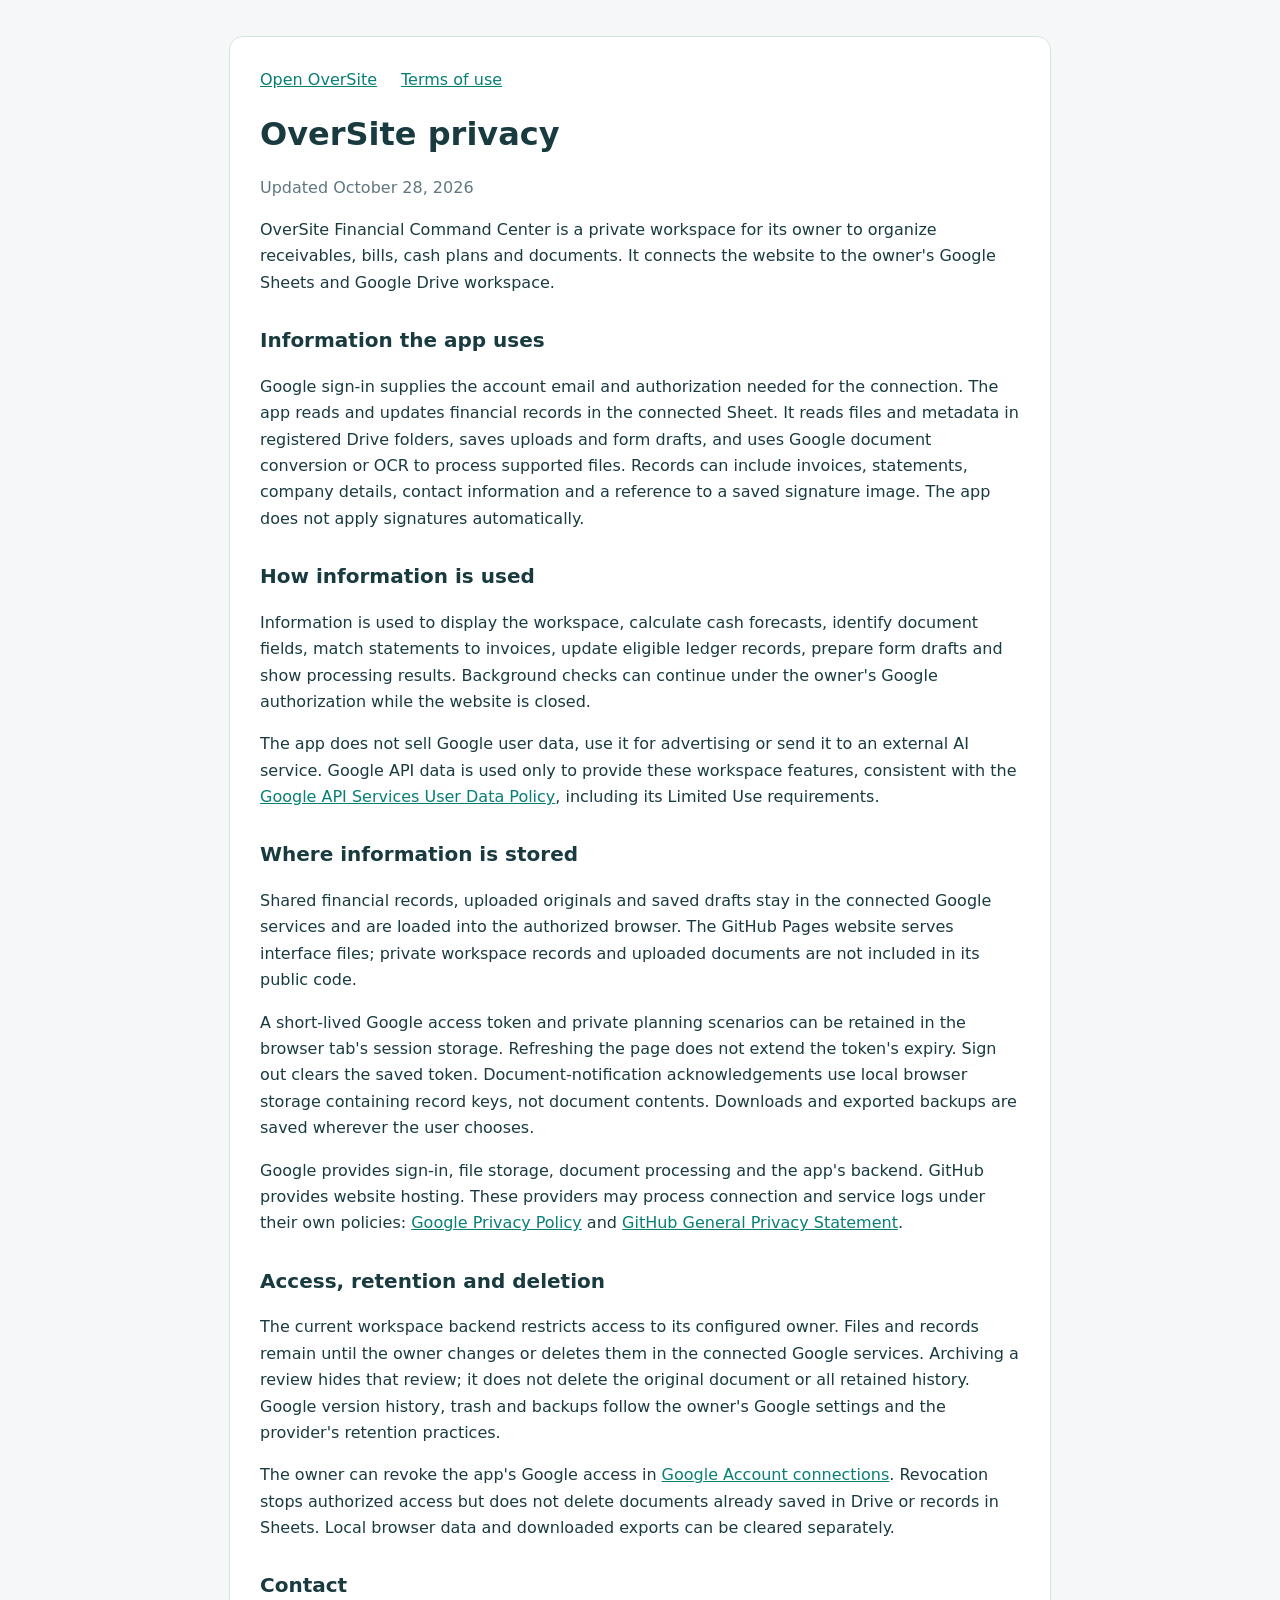
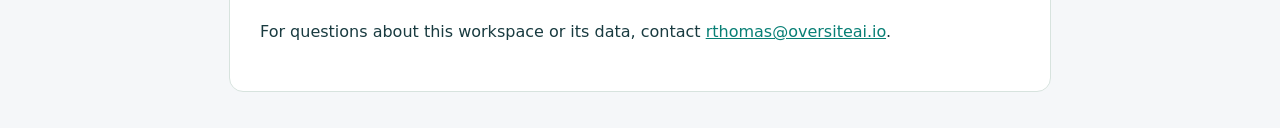
==== privacy.html @ d3dd9acb "Publish workspace notices and refreshed entry" ====
<!doctype html>
<html lang="en"><head><meta charset="utf-8"><meta name="viewport" content="width=device-width,initial-scale=1"><meta name="referrer" content="strict-origin-when-cross-origin"><meta http-equiv="Content-Security-Policy" content="default-src 'none'; style-src 'unsafe-inline'; base-uri 'none'; form-action 'none'"><title>OverSite privacy</title><style>body{margin:0;background:#f5f7f9;color:#193b40;font:16px/1.65 system-ui,sans-serif}main{max-width:760px;margin:36px auto;padding:30px;background:#fff;border:1px solid #d7e3de;border-radius:14px}h1{line-height:1.2}h2{font-size:20px;margin-top:28px}a{color:#087f75}nav{display:flex;gap:24px;flex-wrap:wrap}.date{color:#607780}@media(max-width:600px){main{margin:12px;padding:22px}}</style></head>
<body><main><nav><a href="./">Open OverSite</a><a href="./terms.html">Terms of use</a></nav><h1>OverSite privacy</h1><p class="date">Updated October 28, 2026</p>
<p>OverSite Financial Command Center is a private workspace for its owner to organize receivables, bills, cash plans and documents. It connects the website to the owner's Google Sheets and Google Drive workspace.</p>
<h2>Information the app uses</h2><p>Google sign-in supplies the account email and authorization needed for the connection. The app reads and updates financial records in the connected Sheet. It reads files and metadata in registered Drive folders, saves uploads and form drafts, and uses Google document conversion or OCR to process supported files. Records can include invoices, statements, company details, contact information and a reference to a saved signature image. The app does not apply signatures automatically.</p>
<h2>How information is used</h2><p>Information is used to display the workspace, calculate cash forecasts, identify document fields, match statements to invoices, update eligible ledger records, prepare form drafts and show processing results. Background checks can continue under the owner's Google authorization while the website is closed.</p><p>The app does not sell Google user data, use it for advertising or send it to an external AI service. Google API data is used only to provide these workspace features, consistent with the <a href="https://developers.google.com/terms/api-services-user-data-policy">Google API Services User Data Policy</a>, including its Limited Use requirements.</p>
<h2>Where information is stored</h2><p>Shared financial records, uploaded originals and saved drafts stay in the connected Google services and are loaded into the authorized browser. The GitHub Pages website serves interface files; private workspace records and uploaded documents are not included in its public code.</p><p>A short-lived Google access token and private planning scenarios can be retained in the browser tab's session storage. Refreshing the page does not extend the token's expiry. Sign out clears the saved token. Document-notification acknowledgements use local browser storage containing record keys, not document contents. Downloads and exported backups are saved wherever the user chooses.</p><p>Google provides sign-in, file storage, document processing and the app's backend. GitHub provides website hosting. These providers may process connection and service logs under their own policies: <a href="https://policies.google.com/privacy">Google Privacy Policy</a> and <a href="https://docs.github.com/en/site-policy/privacy-policies/github-general-privacy-statement">GitHub General Privacy Statement</a>.</p>
<h2>Access, retention and deletion</h2><p>The current workspace backend restricts access to its configured owner. Files and records remain until the owner changes or deletes them in the connected Google services. Archiving a review hides that review; it does not delete the original document or all retained history. Google version history, trash and backups follow the owner's Google settings and the provider's retention practices.</p><p>The owner can revoke the app's Google access in <a href="https://myaccount.google.com/connections">Google Account connections</a>. Revocation stops authorized access but does not delete documents already saved in Drive or records in Sheets. Local browser data and downloaded exports can be cleared separately.</p>
<h2>Contact</h2><p>For questions about this workspace or its data, contact <a href="mailto:rthomas@oversiteai.io">rthomas@oversiteai.io</a>.</p></main></body></html>
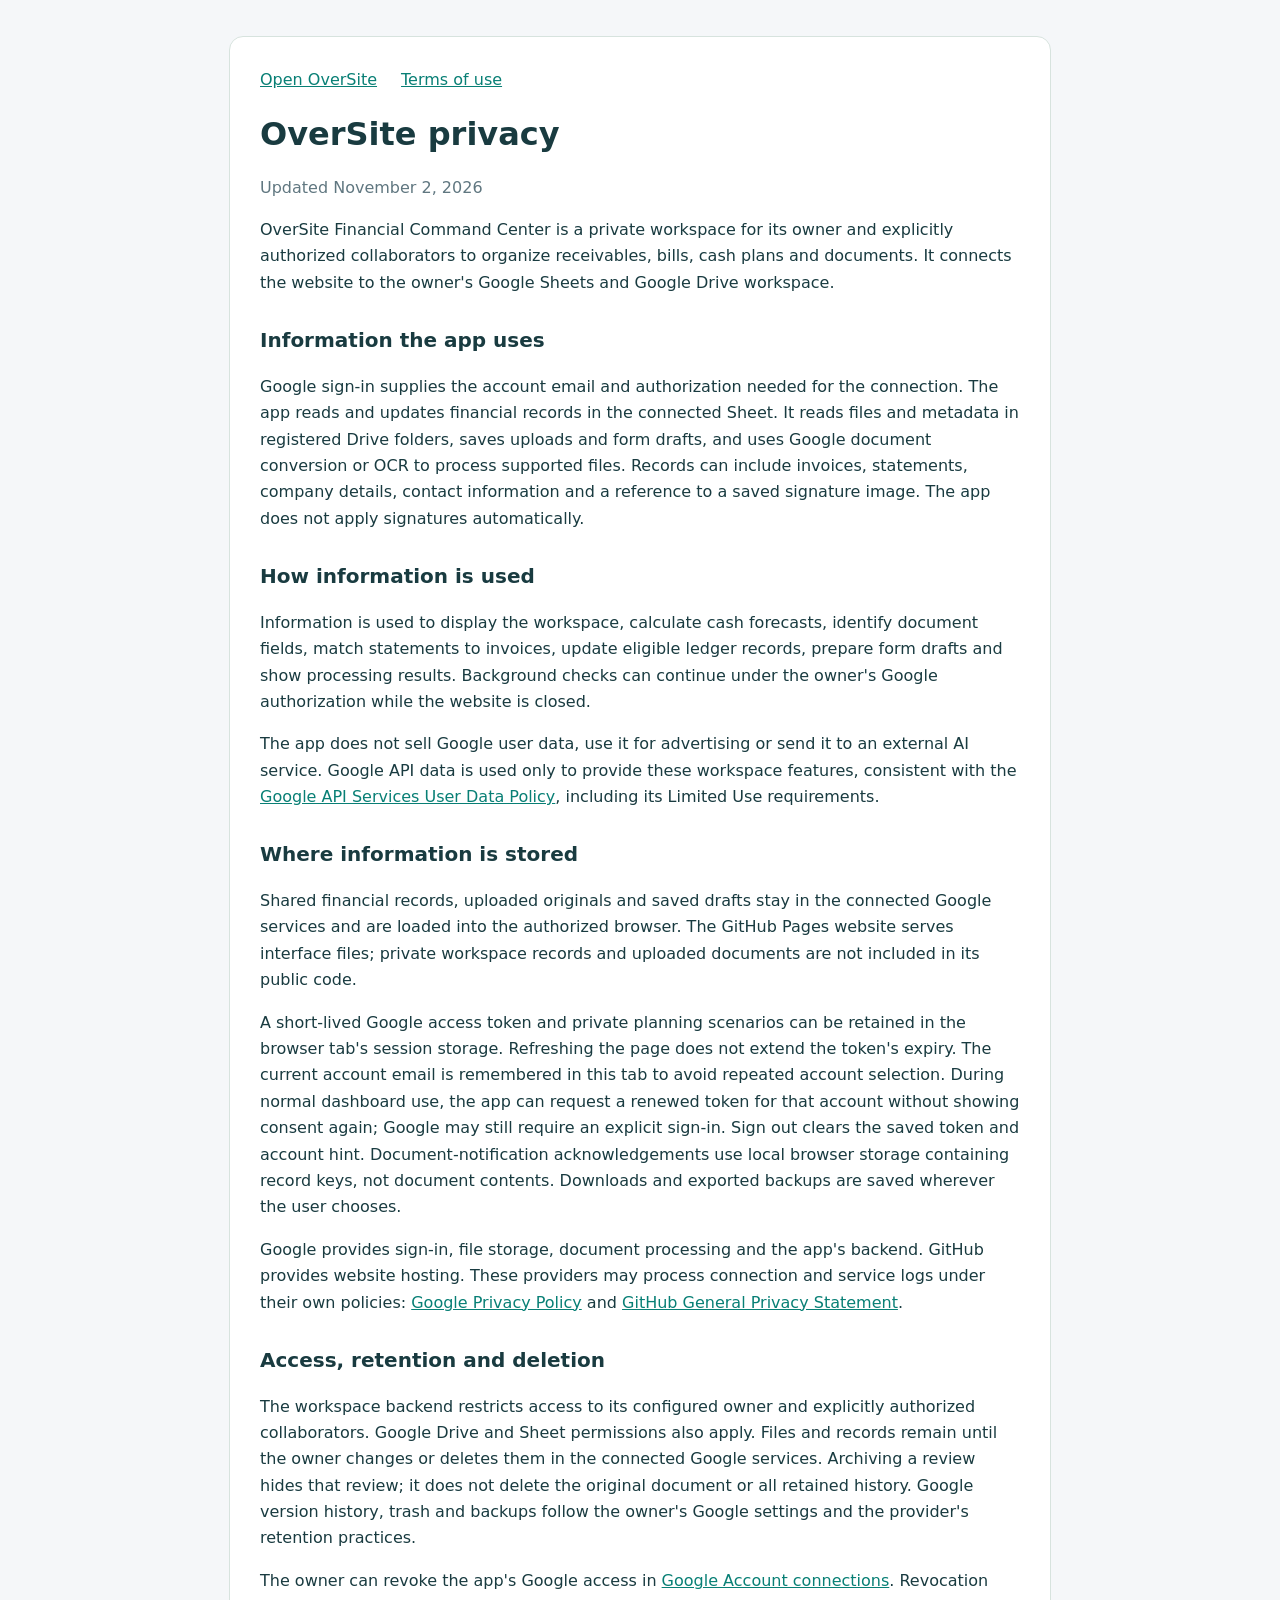
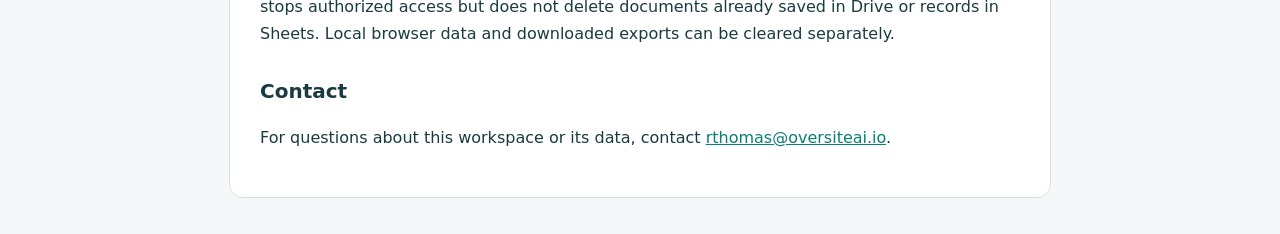
==== commit db7c7753: "Activate session renewal and update access notices" ====
--- a/privacy.html
+++ b/privacy.html
@@ -1,9 +1,9 @@
 <!doctype html>
 <html lang="en"><head><meta charset="utf-8"><meta name="viewport" content="width=device-width,initial-scale=1"><meta name="referrer" content="strict-origin-when-cross-origin"><meta http-equiv="Content-Security-Policy" content="default-src 'none'; style-src 'unsafe-inline'; base-uri 'none'; form-action 'none'"><title>OverSite privacy</title><style>body{margin:0;background:#f5f7f9;color:#193b40;font:16px/1.65 system-ui,sans-serif}main{max-width:760px;margin:36px auto;padding:30px;background:#fff;border:1px solid #d7e3de;border-radius:14px}h1{line-height:1.2}h2{font-size:20px;margin-top:28px}a{color:#087f75}nav{display:flex;gap:24px;flex-wrap:wrap}.date{color:#607780}@media(max-width:600px){main{margin:12px;padding:22px}}</style></head>
-<body><main><nav><a href="./">Open OverSite</a><a href="./terms.html">Terms of use</a></nav><h1>OverSite privacy</h1><p class="date">Updated October 28, 2026</p>
-<p>OverSite Financial Command Center is a private workspace for its owner to organize receivables, bills, cash plans and documents. It connects the website to the owner's Google Sheets and Google Drive workspace.</p>
+<body><main><nav><a href="./">Open OverSite</a><a href="./terms.html">Terms of use</a></nav><h1>OverSite privacy</h1><p class="date">Updated November 2, 2026</p>
+<p>OverSite Financial Command Center is a private workspace for its owner and explicitly authorized collaborators to organize receivables, bills, cash plans and documents. It connects the website to the owner's Google Sheets and Google Drive workspace.</p>
 <h2>Information the app uses</h2><p>Google sign-in supplies the account email and authorization needed for the connection. The app reads and updates financial records in the connected Sheet. It reads files and metadata in registered Drive folders, saves uploads and form drafts, and uses Google document conversion or OCR to process supported files. Records can include invoices, statements, company details, contact information and a reference to a saved signature image. The app does not apply signatures automatically.</p>
 <h2>How information is used</h2><p>Information is used to display the workspace, calculate cash forecasts, identify document fields, match statements to invoices, update eligible ledger records, prepare form drafts and show processing results. Background checks can continue under the owner's Google authorization while the website is closed.</p><p>The app does not sell Google user data, use it for advertising or send it to an external AI service. Google API data is used only to provide these workspace features, consistent with the <a href="https://developers.google.com/terms/api-services-user-data-policy">Google API Services User Data Policy</a>, including its Limited Use requirements.</p>
-<h2>Where information is stored</h2><p>Shared financial records, uploaded originals and saved drafts stay in the connected Google services and are loaded into the authorized browser. The GitHub Pages website serves interface files; private workspace records and uploaded documents are not included in its public code.</p><p>A short-lived Google access token and private planning scenarios can be retained in the browser tab's session storage. Refreshing the page does not extend the token's expiry. Sign out clears the saved token. Document-notification acknowledgements use local browser storage containing record keys, not document contents. Downloads and exported backups are saved wherever the user chooses.</p><p>Google provides sign-in, file storage, document processing and the app's backend. GitHub provides website hosting. These providers may process connection and service logs under their own policies: <a href="https://policies.google.com/privacy">Google Privacy Policy</a> and <a href="https://docs.github.com/en/site-policy/privacy-policies/github-general-privacy-statement">GitHub General Privacy Statement</a>.</p>
-<h2>Access, retention and deletion</h2><p>The current workspace backend restricts access to its configured owner. Files and records remain until the owner changes or deletes them in the connected Google services. Archiving a review hides that review; it does not delete the original document or all retained history. Google version history, trash and backups follow the owner's Google settings and the provider's retention practices.</p><p>The owner can revoke the app's Google access in <a href="https://myaccount.google.com/connections">Google Account connections</a>. Revocation stops authorized access but does not delete documents already saved in Drive or records in Sheets. Local browser data and downloaded exports can be cleared separately.</p>
+<h2>Where information is stored</h2><p>Shared financial records, uploaded originals and saved drafts stay in the connected Google services and are loaded into the authorized browser. The GitHub Pages website serves interface files; private workspace records and uploaded documents are not included in its public code.</p><p>A short-lived Google access token and private planning scenarios can be retained in the browser tab's session storage. Refreshing the page does not extend the token's expiry. The current account email is remembered in this tab to avoid repeated account selection. During normal dashboard use, the app can request a renewed token for that account without showing consent again; Google may still require an explicit sign-in. Sign out clears the saved token and account hint. Document-notification acknowledgements use local browser storage containing record keys, not document contents. Downloads and exported backups are saved wherever the user chooses.</p><p>Google provides sign-in, file storage, document processing and the app's backend. GitHub provides website hosting. These providers may process connection and service logs under their own policies: <a href="https://policies.google.com/privacy">Google Privacy Policy</a> and <a href="https://docs.github.com/en/site-policy/privacy-policies/github-general-privacy-statement">GitHub General Privacy Statement</a>.</p>
+<h2>Access, retention and deletion</h2><p>The workspace backend restricts access to its configured owner and explicitly authorized collaborators. Google Drive and Sheet permissions also apply. Files and records remain until the owner changes or deletes them in the connected Google services. Archiving a review hides that review; it does not delete the original document or all retained history. Google version history, trash and backups follow the owner's Google settings and the provider's retention practices.</p><p>The owner can revoke the app's Google access in <a href="https://myaccount.google.com/connections">Google Account connections</a>. Revocation stops authorized access but does not delete documents already saved in Drive or records in Sheets. Local browser data and downloaded exports can be cleared separately.</p>
 <h2>Contact</h2><p>For questions about this workspace or its data, contact <a href="mailto:rthomas@oversiteai.io">rthomas@oversiteai.io</a>.</p></main></body></html>
